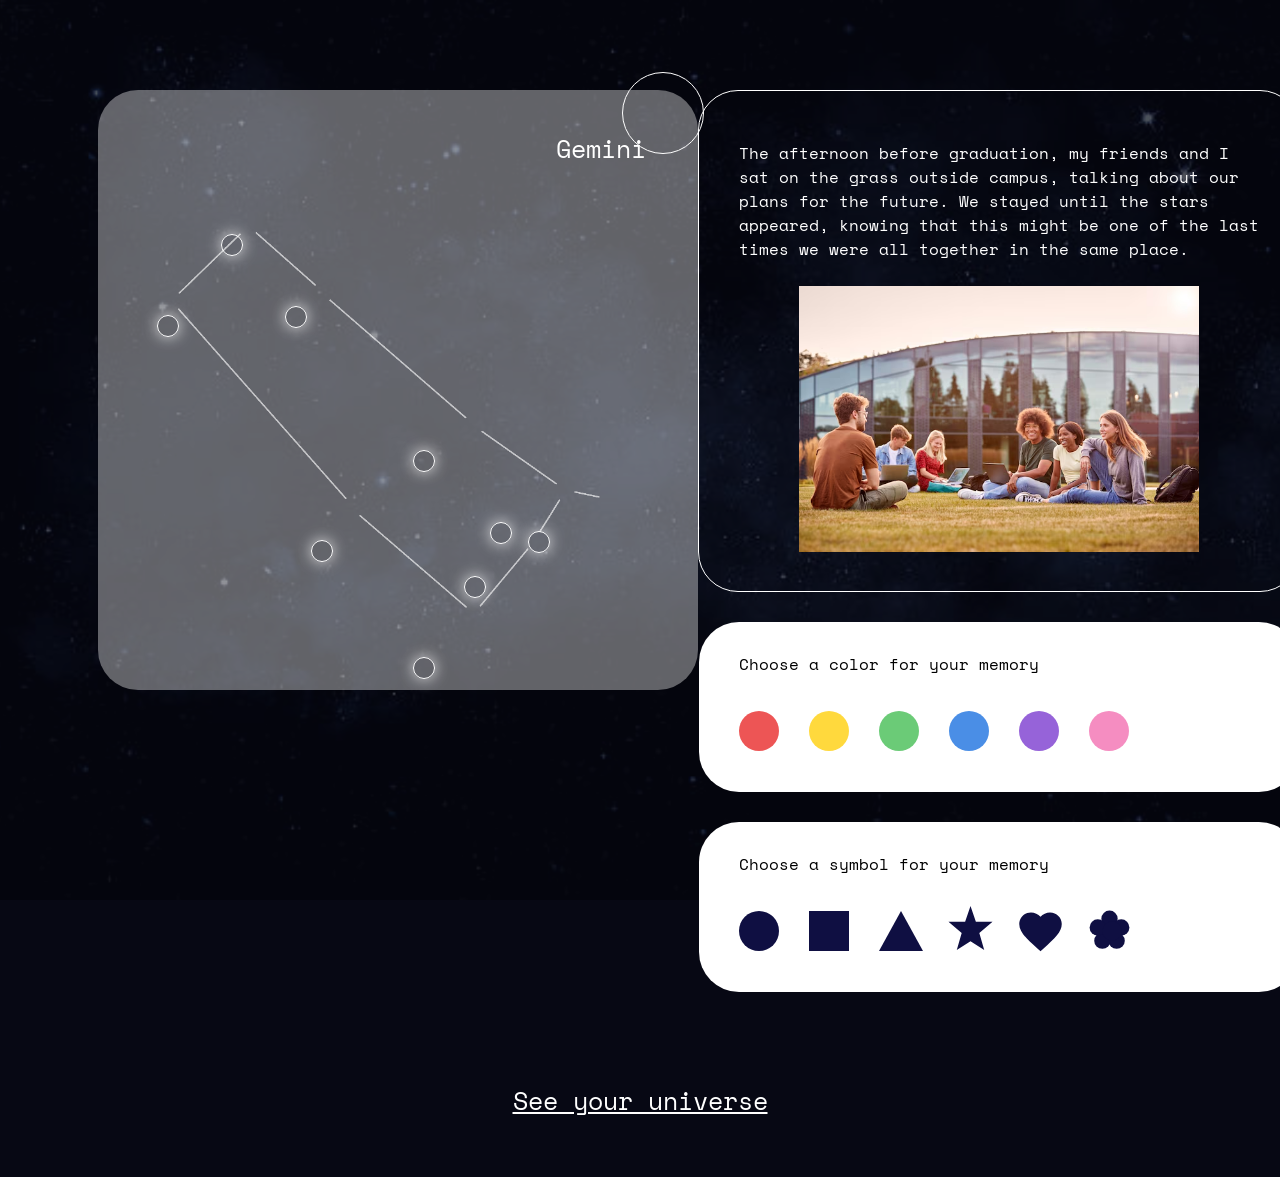
==== index.html @ 354d3398 "change" ====
<!DOCTYPE html>
<html lang="en">
<head>
    <meta charset="UTF-8">
    <meta name="viewport" content="width=device-width, initial-scale=1.0">
    <title>Memory Constellation</title>
    <link rel="stylesheet" href="style.css">
    <link href="https://fonts.googleapis.com/css2?family=Space+Mono:wght@400;700&display=swap" rel="stylesheet">
    <link rel="icon" type="image" href="logo.ico">
</head>
<body>
    <img src="background.jpg"
     style="
       position: fixed;
       inset: 0;
       width: 100%;
       height: 100%;
       object-fit: cover;
       opacity: 0.3;
       z-index: -1;
     ">
    <div class="main-part">
        <div class="zodiac">
            <div class="zodiac-box">
                <div class="gemini"> Gemini </div>
                <div class="constellation">
                    <div class="star"></div>
                    <div class="star"></div>
                    <div class="star"></div>
                    <div class="star"></div>
                    <div class="star"></div>
                    <div class="star"></div>
                    <div class="star"></div>
                    <div class="star"></div>
                    <div class="star"></div>
                </div>
            </div>
        </div>
        <div class="symbol-cir"></div>
        <div class="memory">
            <div class="memory-box">
                <div class="text-para"> The afternoon before graduation, my friends and I sat on the grass outside campus, talking about our plans for the future. We stayed until the stars appeared, knowing that this might be one of the last times we were all together in the same place.</div>
                <img src="memory.png" width="400px" height="auto" alt="Memory Image">
            </div>
            <div class="color-box">
                <div class="color-title"> Choose a color for your memory </div>
                <div class="color-palette">    
                    <div class="color red"></div>
                    <div class="color yellow"></div>
                    <div class="color green"></div>
                    <div class="color blue"></div> 
                    <div class="color purple"></div>
                    <div class="color pink"></div>
                </div>           
            </div>
            <div class="symbol-box">
                <div class="symbol-title"> Choose a symbol for your memory </div>
                <div class="symbol-palette">
                    <div class="symbol circle"></div>
                    <div class="symbol square"></div>
                    <div class="symbol triangle"></div>
                    <div class="symbol starr"></div>
                    <svg class="symbol heart"
                        width="51"
                        height="51"
                        viewBox="0 0 24 24">
                        <path
                            fill="rgb(15, 15, 66)"
                            d="M12 21.35L10.55 20.03C5.4 15.36 2 12.28 2 8.5
                            2 5.42 4.42 3 7.5 3
                            9.24 3 10.91 3.81 12 5.09
                            13.09 3.81 14.76 3 16.5 3
                            19.58 3 22 5.42 22 8.5
                            22 12.28 18.6 15.36 13.45 20.03
                            12 21.35Z"/>
                    </svg>
                    <svg class="symbol flower"
                        width="51"
                        height="51"
                        viewBox="0 0 100 100">

                        <circle cx="50" cy="25" r="16" fill="rgb(15, 15, 66)"/>
                        <circle cx="73" cy="42" r="16" fill="rgb(15, 15, 66)"/>
                        <circle cx="64" cy="68" r="16" fill="rgb(15, 15, 66)"/>
                        <circle cx="36" cy="68" r="16" fill="rgb(15, 15, 66)"/>
                        <circle cx="27" cy="42" r="16" fill="rgb(15, 15, 66)"/>
                        <circle cx="55" cy="49" r="19" fill="rgb(15, 15, 66)"/>
                    </svg>
                </div>
            </div>
        </div>
    </div>
    <div class="see-view"><u> See your universe </u></div>
<script src="script.js"></script>    
</body>
</html>
---- style.css ----
body {
    background-color: rgb(7, 8, 20);
    font-family: "Space Mono";
}

.memory {
    display: flex;
    flex-direction: column;
    align-items: center;
    justify-content: space-between;
    gap: 30px;
}

.main-part{
    display: flex;
    margin: 90px;
    flex-direction: row;
    justify-content: space-around;
    align-items: center;
    align-items: flex-start;
}
.zodiac-box {
    width: 600px;
    height: 600px;
    background: rgba(255, 255, 255, 0.377);
    background-image: url("zodiacline.PNG");
    background-size: cover;
    border-radius: 40px;
}

.gemini {
    color: white;
    font-size: 25px;
    padding: 40px 0px 0px 458px;
}

.star {
    width: 20px;
    height: 20px;
    border-radius: 50%;
    border: 1px solid white;
    background: rgba(255, 255, 255, 0);
    position: absolute;
    box-shadow: 0 0 15px rgba(255, 255, 255, 0.791);
}

.star:nth-child(1) { top: 26%; right: 81%; }
.star:nth-child(2) { top: 35%; right: 86%; }
.star:nth-child(3) { top: 34%; right: 76%; }
.star:nth-child(4) { top: 60%; right: 74%; }
.star:nth-child(5) { top: 50%; right: 66%; }
.star:nth-child(6) { top: 73%; right: 66%; }
.star:nth-child(7) { top: 64%; right: 62%; }
.star:nth-child(8) { top: 58%; right: 60%; }
.star:nth-child(9) { top: 59%; right: 57%; }

.memory-box {
    width: 600px;
    height: 500px;
    background: rgba(255, 255, 255, 0);
    border-radius: 40px;
    border: 1px solid white;
    display: flex;
    flex-direction: column;
    align-items: center;
}

.color-box {
    width: 600px;
    height: 170px;
    background: rgb(255, 255, 255);
    border-radius: 40px;
}

.symbol-box {
    width: 600px;
    height: 170px;
    background: rgb(255, 255, 255);
    border-radius: 40px;
}

.symbol-cir {
    width: 80px;
    height: 80px;
    background: rgba(255, 255, 255, 0);
    border-radius: 100%;
    border: 1px solid white;
    position: absolute;
    right: 45%;
    top: 8%;

}
.text-para {
    padding: 50px 40px 25px 40px;
    color: white;
}

.color-title {
    color: black;
    padding: 30px 40px 25px 40px;
}

.symbol-title {
    color: black;
    padding: 30px 40px 25px 40px;
}

.color-palette {
    display: flex;
    gap: 30px;
    padding: 10px 40px 0px 40px;
}

.color {
    width: 40px;
    height: 40px;
    border-radius: 50%;
    cursor: grab;
}

.red { background: #ed5555; }
.yellow { background: #FFD93D; }
.green { background: #6BCB77; }
.blue { background: #4a8ee6; }
.purple { background: #9663d9; }
.pink { background: #f58dc1; }

.symbol-palette {
    display: flex;
    gap: 30px;
    padding: 10px 40px 0px 40px;
}

.symbol {
    cursor: grab;
}

.square {
    width: 40px;
    height: 40px;
    background: rgb(15, 15, 66);
}

.circle {
    width: 40px;
    height: 40px;
    background: rgb(15, 15, 66);
    border-radius: 50%; 
}

.triangle {
    width: 0;
    height: 0;
    border-left: 22px solid transparent;
    border-right: 22px solid transparent;
    border-bottom: 40px solid rgb(15, 15, 66);
}

.starr {
  clip-path: polygon(
    50% 0%,
    61% 32%,
    95% 32%,
    68% 55%,
    78% 90%,
    50% 72%,
    22% 90%,
    32% 55%,
    5% 32%,
    39% 32%
  );

  width: 49px;
  height: 49px;
  background: rgb(15, 15, 66);
  transform: translate(-7px, -5px);
}

.heart {
    transform: translate(-17px, -5px);
}

.flower {
    transform: translate(-29px, -5px);
}

.see-view {
    color: white;
    text-align: center;
    font-size: 25px;
    padding-bottom: 50px;
}
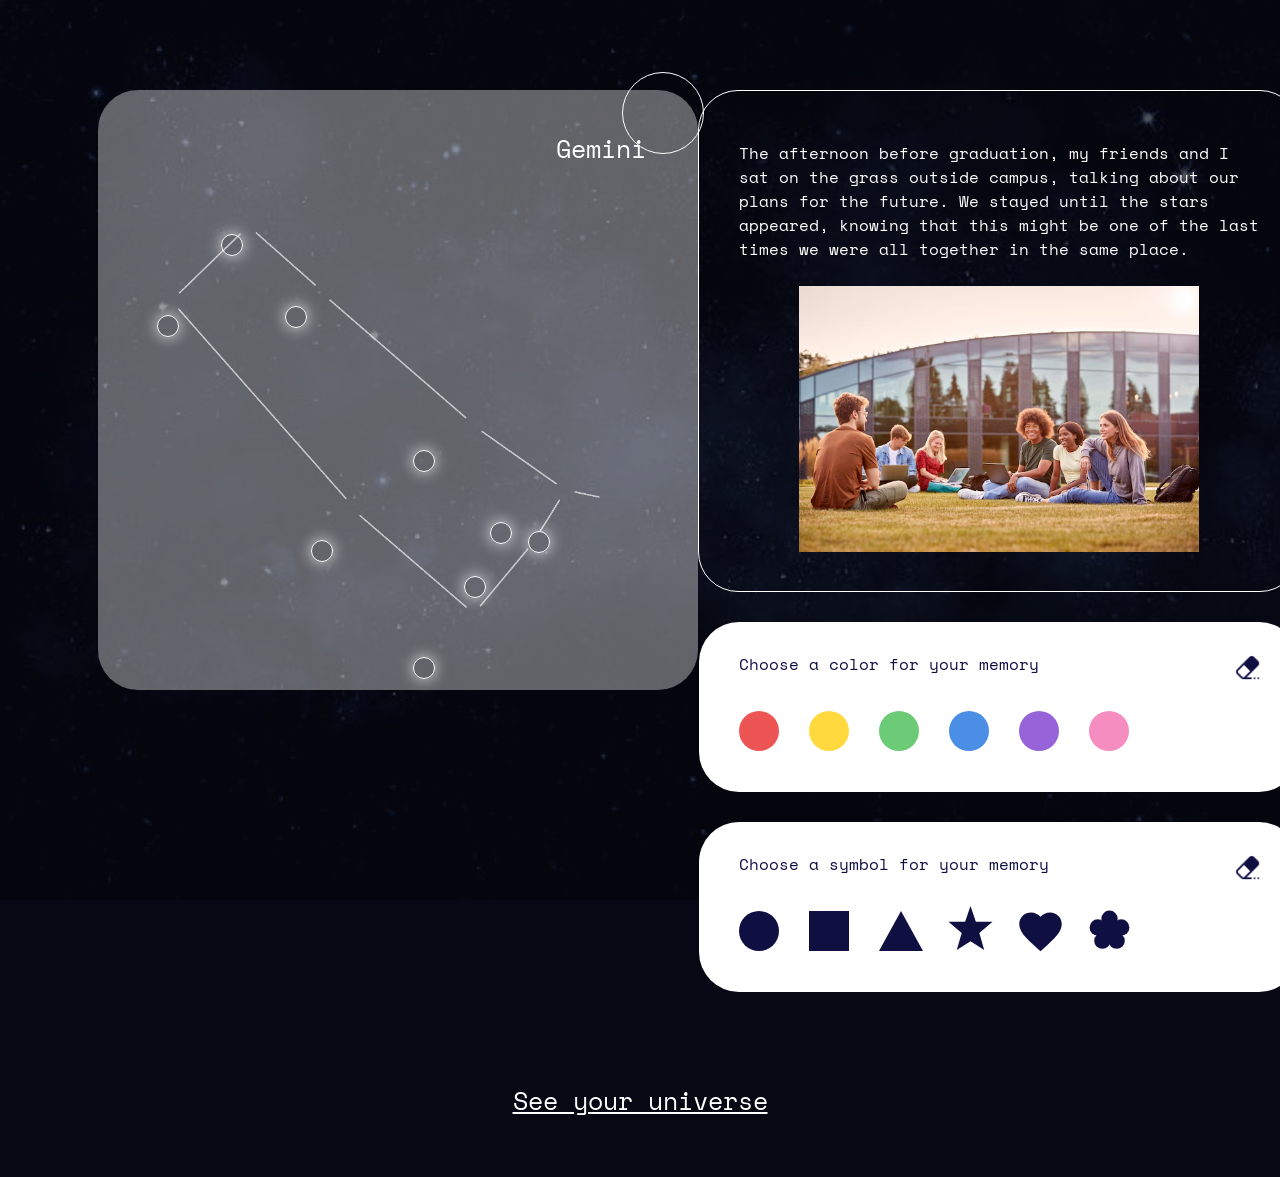
==== commit d5892c33: "ok" ====
--- a/index.html
+++ b/index.html
@@ -43,7 +43,15 @@
                 <img src="memory.png" width="400px" height="auto" alt="Memory Image">
             </div>
             <div class="color-box">
-                <div class="color-title"> Choose a color for your memory </div>
+                <div class="color-title"> Choose a color for your memory 
+                    <div class="eraser"> <img
+                        id="eraser-img"
+                        src="icons8-erase-30.png"
+                        alt="Eraser"
+                        width="28"
+                        height="28"/>
+                    </div>
+                </div>
                 <div class="color-palette">    
                     <div class="color red"></div>
                     <div class="color yellow"></div>
@@ -54,7 +62,15 @@
                 </div>           
             </div>
             <div class="symbol-box">
-                <div class="symbol-title"> Choose a symbol for your memory </div>
+                <div class="symbol-title"> Choose a symbol for your memory
+                    <div class="eraser"> <img
+                        id="eraser-img"
+                        src="icons8-erase-30.png"
+                        alt="Eraser"
+                        width="28"
+                        height="28"/>
+                    </div>
+                </div>
                 <div class="symbol-palette">
                     <div class="symbol circle"></div>
                     <div class="symbol square"></div>
--- a/style.css
+++ b/style.css
@@ -96,13 +96,23 @@
 }
 
 .color-title {
-    color: black;
+    color: rgb(15, 15, 66);
     padding: 30px 40px 25px 40px;
 }
 
+.color-title .eraser {
+    position: absolute;
+    transform: translate(495px, -22px);
+}
+
 .symbol-title {
-    color: black;
+    color: rgb(15, 15, 66);
     padding: 30px 40px 25px 40px;
+}
+
+.symbol-title .eraser {
+    position: absolute;
+    transform: translate(495px, -22px);
 }
 
 .color-palette {
@@ -189,4 +199,8 @@
     text-align: center;
     font-size: 25px;
     padding-bottom: 50px;
-}+}
+
+.eraser {
+    position: absolute;
+    transform: translate(535px, -px);}
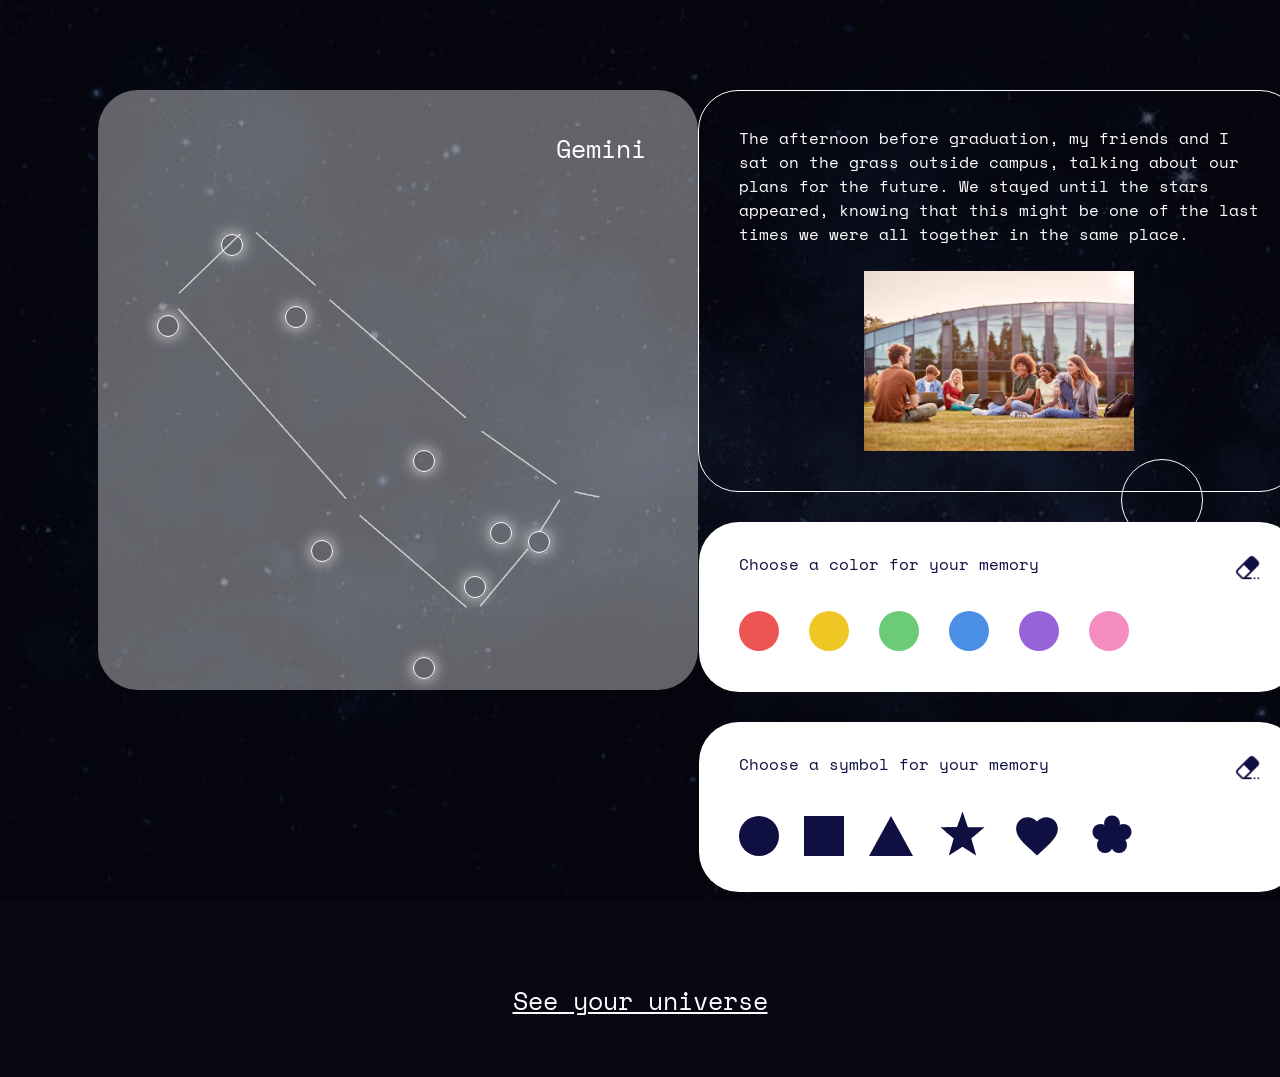
==== commit 0d64c47f: "ok" ====
--- a/index.html
+++ b/index.html
@@ -40,11 +40,11 @@
         <div class="memory">
             <div class="memory-box">
                 <div class="text-para"> The afternoon before graduation, my friends and I sat on the grass outside campus, talking about our plans for the future. We stayed until the stars appeared, knowing that this might be one of the last times we were all together in the same place.</div>
-                <img src="memory.png" width="400px" height="auto" alt="Memory Image">
+                <img src="memory.png" width="270px" height="auto" alt="Memory Image">
             </div>
             <div class="color-box">
                 <div class="color-title"> Choose a color for your memory 
-                    <div class="eraser"> <img
+                    <div class="eraser"> <img draggable="false"
                         id="eraser-img"
                         src="icons8-erase-30.png"
                         alt="Eraser"
@@ -53,17 +53,17 @@
                     </div>
                 </div>
                 <div class="color-palette">    
-                    <div class="color red"></div>
-                    <div class="color yellow"></div>
-                    <div class="color green"></div>
-                    <div class="color blue"></div> 
-                    <div class="color purple"></div>
-                    <div class="color pink"></div>
+                    <div class="color red" draggable="true" data-color="#ed5555"></div>
+                    <div class="color yellow" draggable="true" data-color="#efc725"></div>
+                    <div class="color green" draggable="true" data-color="#6BCB77"></div>
+                    <div class="color blue" draggable="true" data-color="#4a8ee6"></div> 
+                    <div class="color purple" draggable="true" data-color="#9663d9"></div>
+                    <div class="color pink" draggable="true" data-color="#f58dc1"></div>
                 </div>           
             </div>
             <div class="symbol-box">
                 <div class="symbol-title"> Choose a symbol for your memory
-                    <div class="eraser"> <img
+                    <div class="eraser"> <img draggable="false"
                         id="eraser-img"
                         src="icons8-erase-30.png"
                         alt="Eraser"
@@ -72,13 +72,36 @@
                     </div>
                 </div>
                 <div class="symbol-palette">
-                    <div class="symbol circle"></div>
-                    <div class="symbol square"></div>
-                    <div class="symbol triangle"></div>
-                    <div class="symbol starr"></div>
-                    <svg class="symbol heart"
-                        width="51"
-                        height="51"
+                    <div class="symbol circle" draggable="true" data-symbol="circle">
+                    <svg>
+                        <circle cx="25" cy="25" fill="rgb(15, 15, 66)"/>
+                    </svg>
+                    </div>
+                    <div class="symbol square" draggable="true" data-symbol="square">
+                    <svg>
+                        <rect x="5" y="5" width="40" height="40" fill="rgb(15, 15, 66)"/>
+                    </svg>
+                    </div>
+                    <div class="symbol triangle" draggable="true" data-symbol="triangle">
+                    <svg>
+                        <polygon points="25,5 45,45 5,45" fill="rgb(15, 15, 66)"/>
+                    </svg>
+                    </div>
+                    <div class="symbol starr" draggable="true" data-symbol="starr">
+                    <svg
+                        viewBox="0 0 40 40">
+                        <path
+                            fill="rgb(15, 15, 66)"
+                            d="M12 17.27L18.18 21
+                            16.54 13.97 22 9.24
+                            14.81 8.63 12 2
+                            9.19 8.63 2 9.24
+                            7.46 13.97 5.82 21
+                            12 17.27Z"/>
+                    </svg>
+                    </div>
+                    <div class="symbol heart" draggable="true" data-symbol="heart">
+                    <svg
                         viewBox="0 0 24 24">
                         <path
                             fill="rgb(15, 15, 66)"
@@ -90,11 +113,10 @@
                             22 12.28 18.6 15.36 13.45 20.03
                             12 21.35Z"/>
                     </svg>
-                    <svg class="symbol flower"
-                        width="51"
-                        height="51"
+                    </div>
+                    <div class="symbol flower" draggable="true" data-symbol="flower">
+                    <svg class="symbol flower" data-symbol="flower"
                         viewBox="0 0 100 100">
-
                         <circle cx="50" cy="25" r="16" fill="rgb(15, 15, 66)"/>
                         <circle cx="73" cy="42" r="16" fill="rgb(15, 15, 66)"/>
                         <circle cx="64" cy="68" r="16" fill="rgb(15, 15, 66)"/>
@@ -102,6 +124,7 @@
                         <circle cx="27" cy="42" r="16" fill="rgb(15, 15, 66)"/>
                         <circle cx="55" cy="49" r="19" fill="rgb(15, 15, 66)"/>
                     </svg>
+                    </div>
                 </div>
             </div>
         </div>
--- a/style.css
+++ b/style.css
@@ -56,13 +56,14 @@
 
 .memory-box {
     width: 600px;
-    height: 500px;
+    height: 400px;
     background: rgba(255, 255, 255, 0);
     border-radius: 40px;
     border: 1px solid white;
     display: flex;
     flex-direction: column;
     align-items: center;
+    transition: box-shadow 0.8s ease, transform 0.8s ease;
 }
 
 .color-box {
@@ -86,12 +87,16 @@
     border-radius: 100%;
     border: 1px solid white;
     position: absolute;
-    right: 45%;
-    top: 8%;
+    right: 6%;
+    top: 51%;
+    transition: box-shadow 0.8s ease, transform 0.8s ease;
+    display: flex;
+    justify-content: center;
+    align-items: center;
 
 }
 .text-para {
-    padding: 50px 40px 25px 40px;
+    padding: 35px 40px 25px 40px;
     color: white;
 }
 
@@ -129,7 +134,7 @@
 }
 
 .red { background: #ed5555; }
-.yellow { background: #FFD93D; }
+.yellow { background: #efc725; }
 .green { background: #6BCB77; }
 .blue { background: #4a8ee6; }
 .purple { background: #9663d9; }
@@ -137,12 +142,23 @@
 
 .symbol-palette {
     display: flex;
-    gap: 30px;
+    gap: 25px;
     padding: 10px 40px 0px 40px;
+    display: flex;
+    align-items: center;
+    justify-content: flex-start;
 }
 
 .symbol {
     cursor: grab;
+    display: flex;
+    align-items: center;
+    justify-content: center;
+}
+
+.symbol svg{
+    width:50px;
+    height:50px;
 }
 
 .square {
@@ -183,15 +199,6 @@
   width: 49px;
   height: 49px;
   background: rgb(15, 15, 66);
-  transform: translate(-7px, -5px);
-}
-
-.heart {
-    transform: translate(-17px, -5px);
-}
-
-.flower {
-    transform: translate(-29px, -5px);
 }
 
 .see-view {
@@ -201,6 +208,6 @@
     padding-bottom: 50px;
 }
 
-.eraser {
-    position: absolute;
-    transform: translate(535px, -px);}+.glow {
+    box-shadow: 0 0 20px #ffffff;
+}
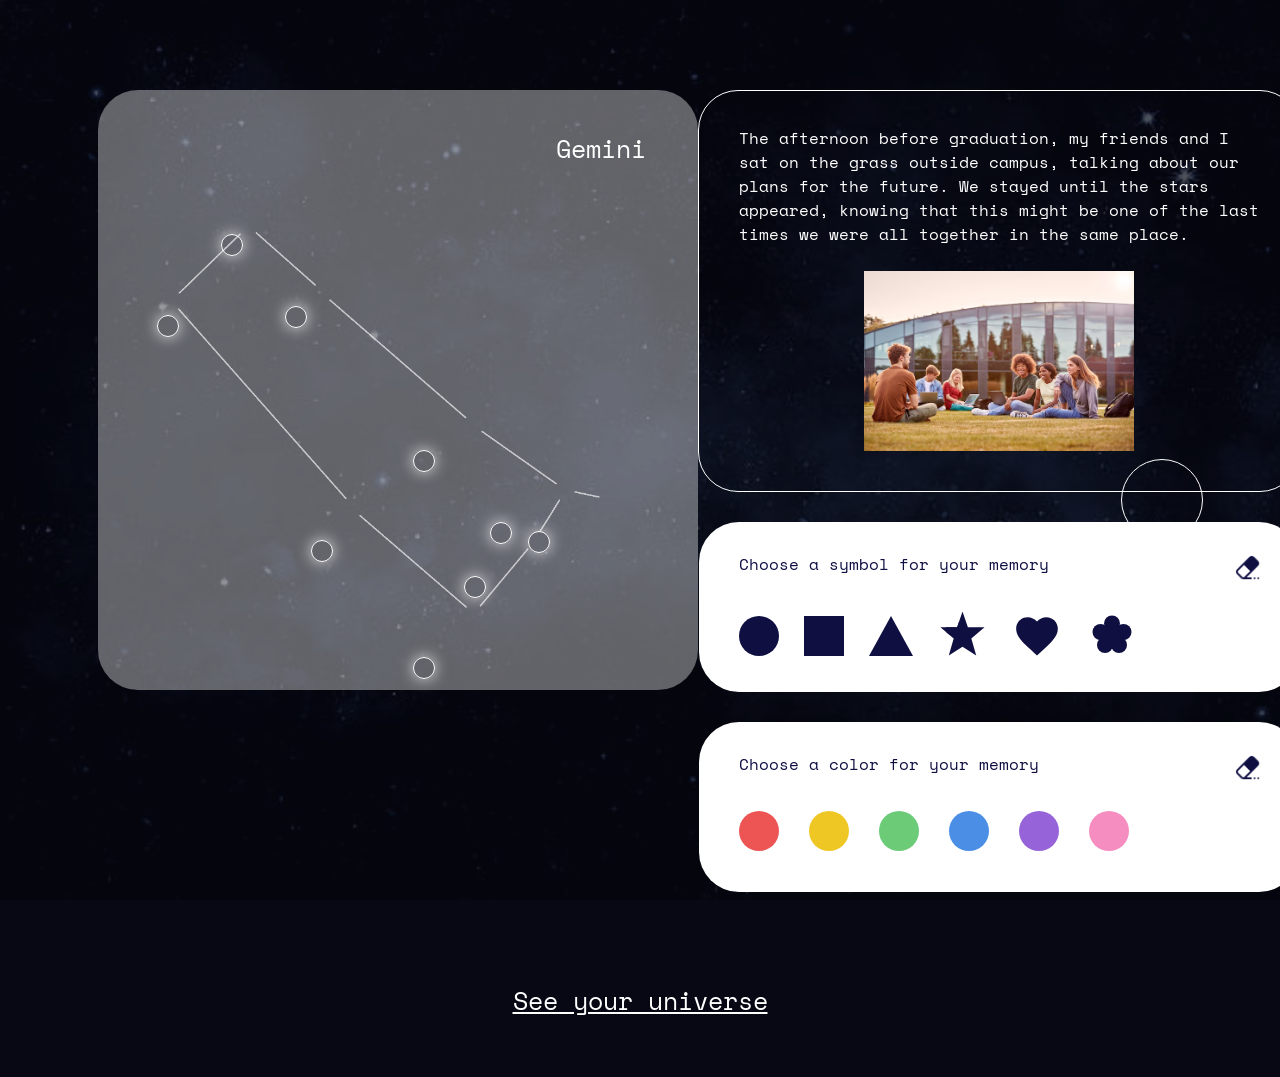
==== commit 23c736ee: "kk" ====
--- a/index.html
+++ b/index.html
@@ -23,7 +23,7 @@
         <div class="zodiac">
             <div class="zodiac-box">
                 <div class="gemini"> Gemini </div>
-                <div class="constellation">
+                <div class="constellation"> <!--I seperated the stars so it is easier later to drag the memory into places-->
                     <div class="star"></div>
                     <div class="star"></div>
                     <div class="star"></div>
@@ -36,31 +36,15 @@
                 </div>
             </div>
         </div>
-        <div class="symbol-cir"></div>
         <div class="memory">
-            <div class="memory-box">
+            <div class="memory-part" draggable ="true">
+                <div class="symbol-cir"></div>
+                <div class ="memory-box">
                 <div class="text-para"> The afternoon before graduation, my friends and I sat on the grass outside campus, talking about our plans for the future. We stayed until the stars appeared, knowing that this might be one of the last times we were all together in the same place.</div>
                 <img src="memory.png" width="270px" height="auto" alt="Memory Image">
+                </div>
             </div>
-            <div class="color-box">
-                <div class="color-title"> Choose a color for your memory 
-                    <div class="eraser"> <img draggable="false"
-                        id="eraser-img"
-                        src="icons8-erase-30.png"
-                        alt="Eraser"
-                        width="28"
-                        height="28"/>
-                    </div>
-                </div>
-                <div class="color-palette">    
-                    <div class="color red" draggable="true" data-color="#ed5555"></div>
-                    <div class="color yellow" draggable="true" data-color="#efc725"></div>
-                    <div class="color green" draggable="true" data-color="#6BCB77"></div>
-                    <div class="color blue" draggable="true" data-color="#4a8ee6"></div> 
-                    <div class="color purple" draggable="true" data-color="#9663d9"></div>
-                    <div class="color pink" draggable="true" data-color="#f58dc1"></div>
-                </div>           
-            </div>
+            
             <div class="symbol-box">
                 <div class="symbol-title"> Choose a symbol for your memory
                     <div class="eraser"> <img draggable="false"
@@ -127,6 +111,25 @@
                     </div>
                 </div>
             </div>
+            <div class="color-box">
+                <div class="color-title"> Choose a color for your memory 
+                    <div class="eraser"> <img draggable="false"
+                        id="eraser-img"
+                        src="icons8-erase-30.png"
+                        alt="Eraser"
+                        width="28"
+                        height="28"/> <!-- I added an eraser so users can clear their selection easily -->
+                    </div>
+                </div>
+                <div class="color-palette">    
+                    <div class="color red" draggable="true" data-color="#ed5555"></div>
+                    <div class="color yellow" draggable="true" data-color="#efc725"></div>
+                    <div class="color green" draggable="true" data-color="#6BCB77"></div>
+                    <div class="color blue" draggable="true" data-color="#4a8ee6"></div> 
+                    <div class="color purple" draggable="true" data-color="#9663d9"></div>
+                    <div class="color pink" draggable="true" data-color="#f58dc1"></div>
+                </div>           
+            </div>
         </div>
     </div>
     <div class="see-view"><u> See your universe </u></div>
--- a/style.css
+++ b/style.css
@@ -38,7 +38,7 @@
     width: 20px;
     height: 20px;
     border-radius: 50%;
-    border: 1px solid white;
+    border: 1px solid white; /*I create border-only stars as a sign of dragging destination*/
     background: rgba(255, 255, 255, 0);
     position: absolute;
     box-shadow: 0 0 15px rgba(255, 255, 255, 0.791);
@@ -59,7 +59,7 @@
     height: 400px;
     background: rgba(255, 255, 255, 0);
     border-radius: 40px;
-    border: 1px solid white;
+    border: 1px solid white; /*I create border-only box as a sign of dragging destination*/
     display: flex;
     flex-direction: column;
     align-items: center;
@@ -85,7 +85,7 @@
     height: 80px;
     background: rgba(255, 255, 255, 0);
     border-radius: 100%;
-    border: 1px solid white;
+    border: 1px solid white; /*I create border-only circle as a sign of dragging destination*/
     position: absolute;
     right: 6%;
     top: 51%;
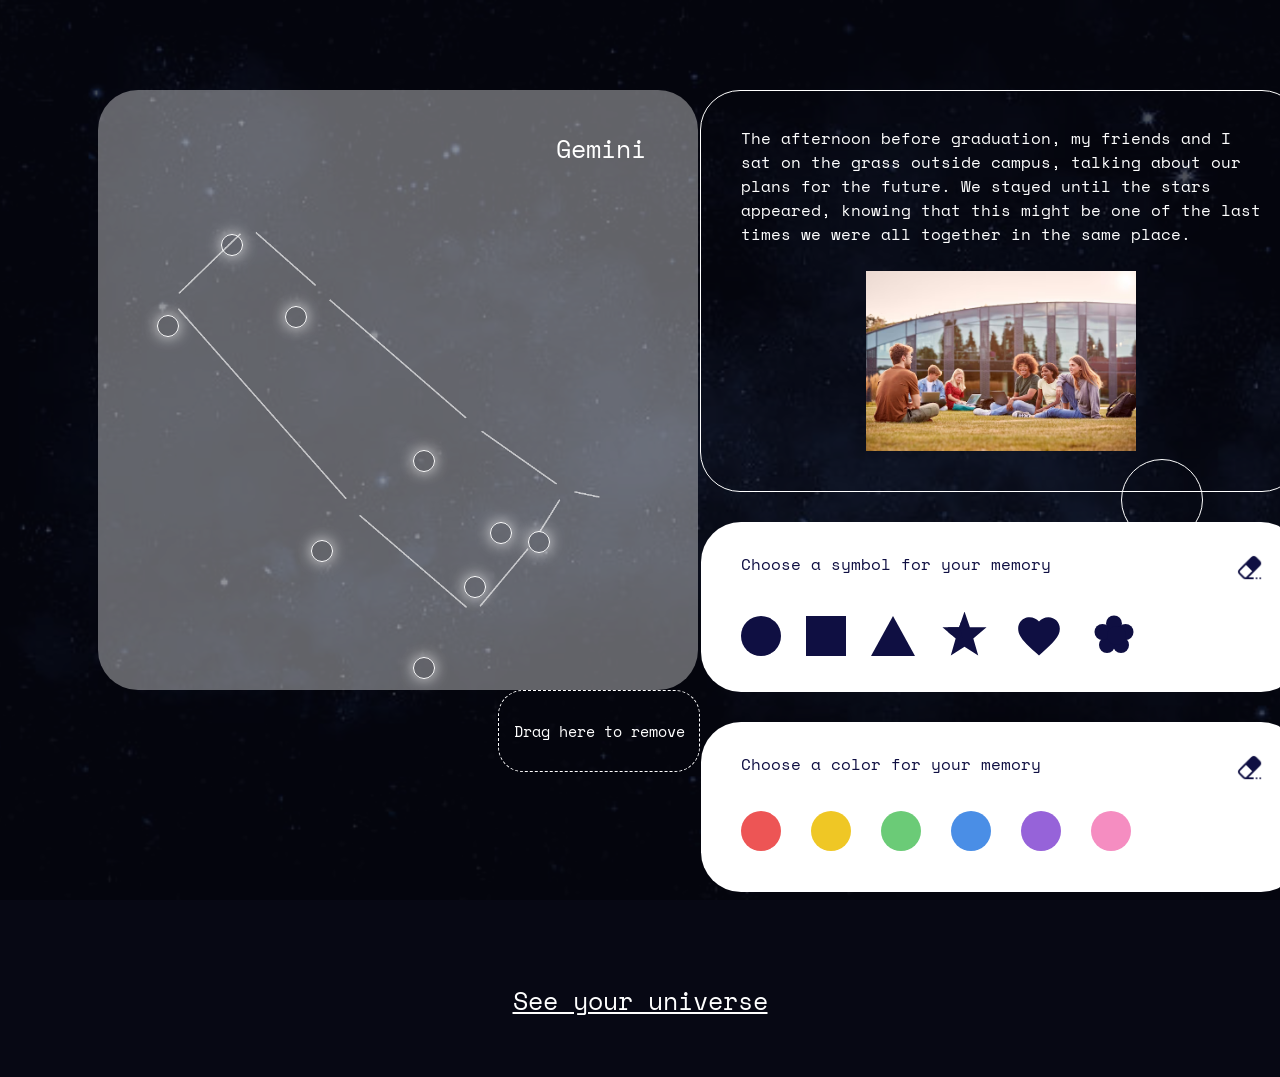
==== commit e8516b47: "bb" ====
--- a/index.html
+++ b/index.html
@@ -35,6 +35,7 @@
                     <div class="star"></div>
                 </div>
             </div>
+            <div class="trash-zone"> Drag here to remove</div>
         </div>
         <div class="memory">
             <div class="memory-part" draggable ="true">
@@ -62,8 +63,8 @@
                     </svg>
                     </div>
                     <div class="symbol square" draggable="true" data-symbol="square">
-                    <svg>
-                        <rect x="5" y="5" width="40" height="40" fill="rgb(15, 15, 66)"/>
+                    <svg viewBox="0 0 50 50">
+                        <rect x="0" y="0" width="50" height="50" fill="rgb(15, 15, 66)"/>
                     </svg>
                     </div>
                     <div class="symbol triangle" draggable="true" data-symbol="triangle">
@@ -99,7 +100,7 @@
                     </svg>
                     </div>
                     <div class="symbol flower" draggable="true" data-symbol="flower">
-                    <svg class="symbol flower" data-symbol="flower"
+                    <svg
                         viewBox="0 0 100 100">
                         <circle cx="50" cy="25" r="16" fill="rgb(15, 15, 66)"/>
                         <circle cx="73" cy="42" r="16" fill="rgb(15, 15, 66)"/>
--- a/style.css
+++ b/style.css
@@ -26,6 +26,19 @@
     background-image: url("zodiacline.PNG");
     background-size: cover;
     border-radius: 40px;
+}
+
+.trash-zone {
+    width: 200px;
+    height: 80px;
+    border: 1px white dashed;
+    border-radius: 25px;
+    color: white;
+    font-size: 95%;
+    display: flex;
+    justify-content: center;
+    align-items: center;
+    margin-left: 400px;
 }
 
 .gemini {
@@ -42,6 +55,9 @@
     background: rgba(255, 255, 255, 0);
     position: absolute;
     box-shadow: 0 0 15px rgba(255, 255, 255, 0.791);
+    display: flex;
+    justify-content: center;
+    align-items: center;
 }
 
 .star:nth-child(1) { top: 26%; right: 81%; }
